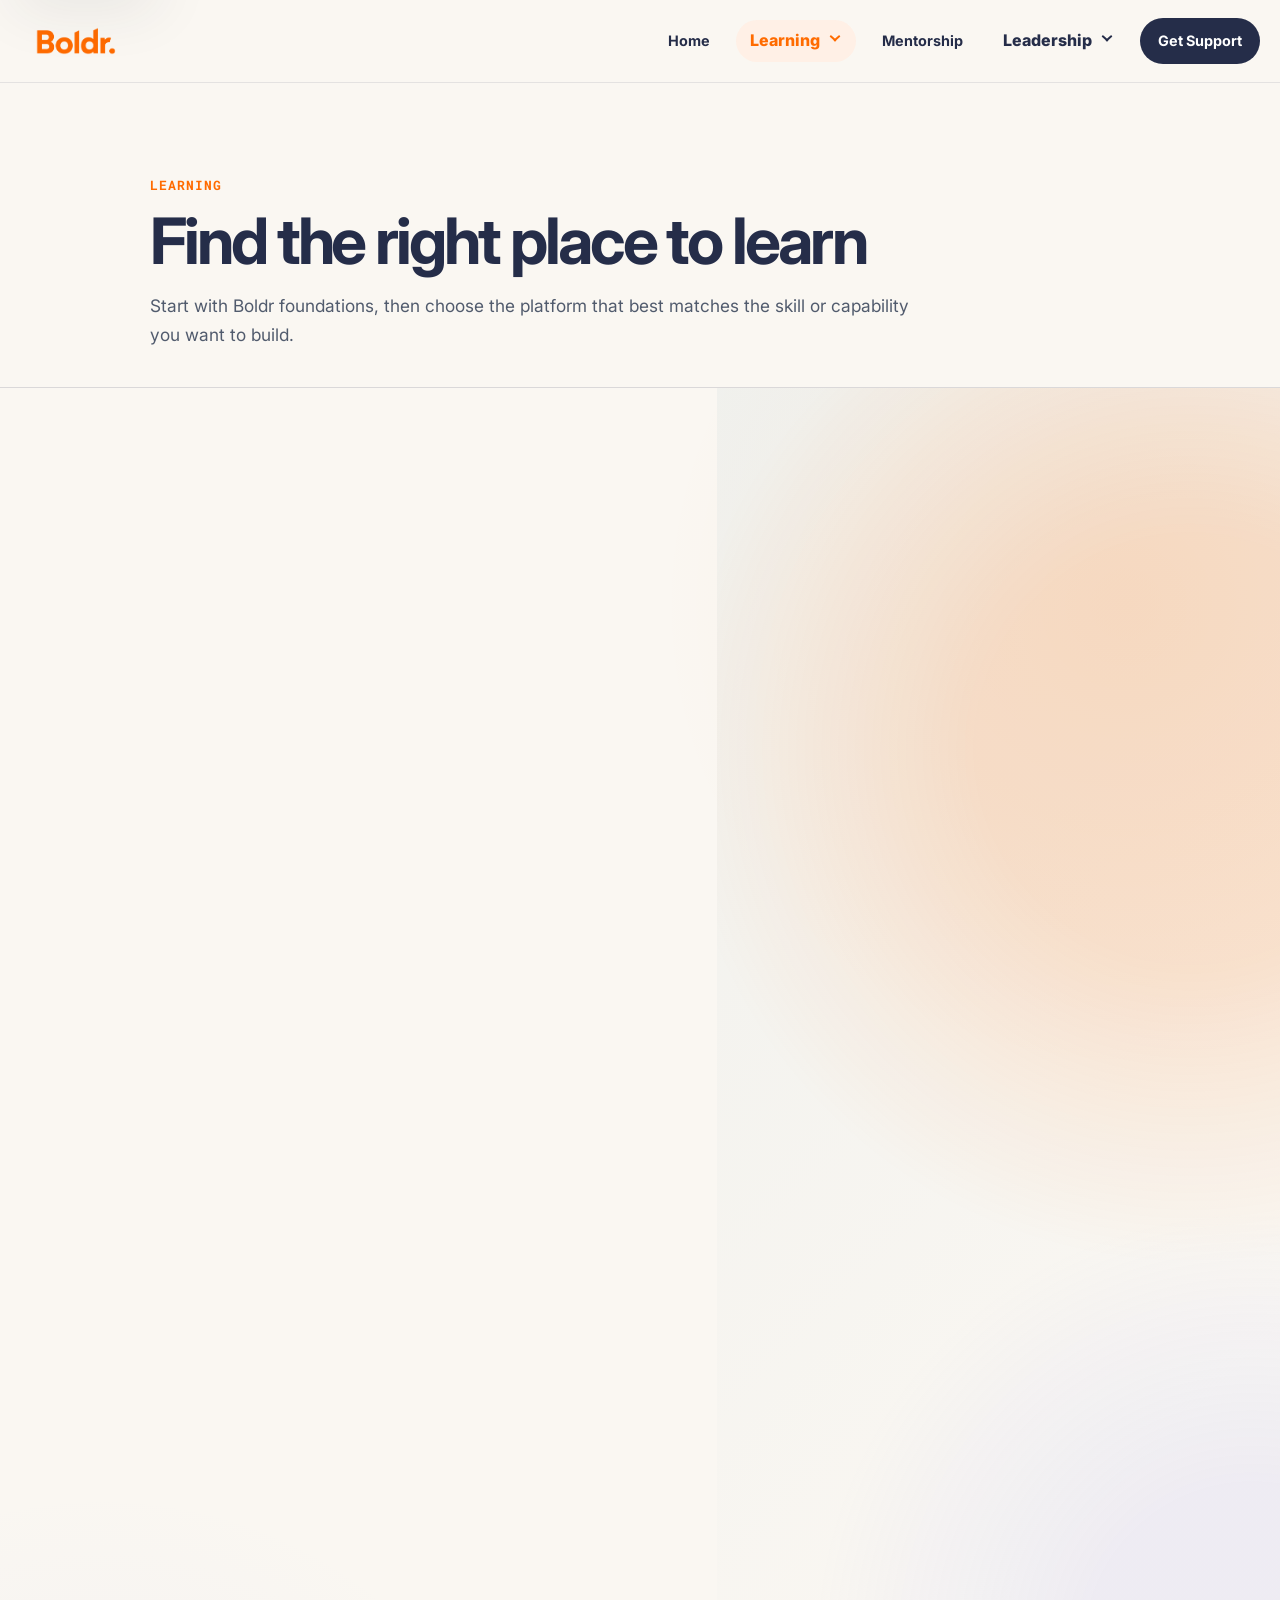
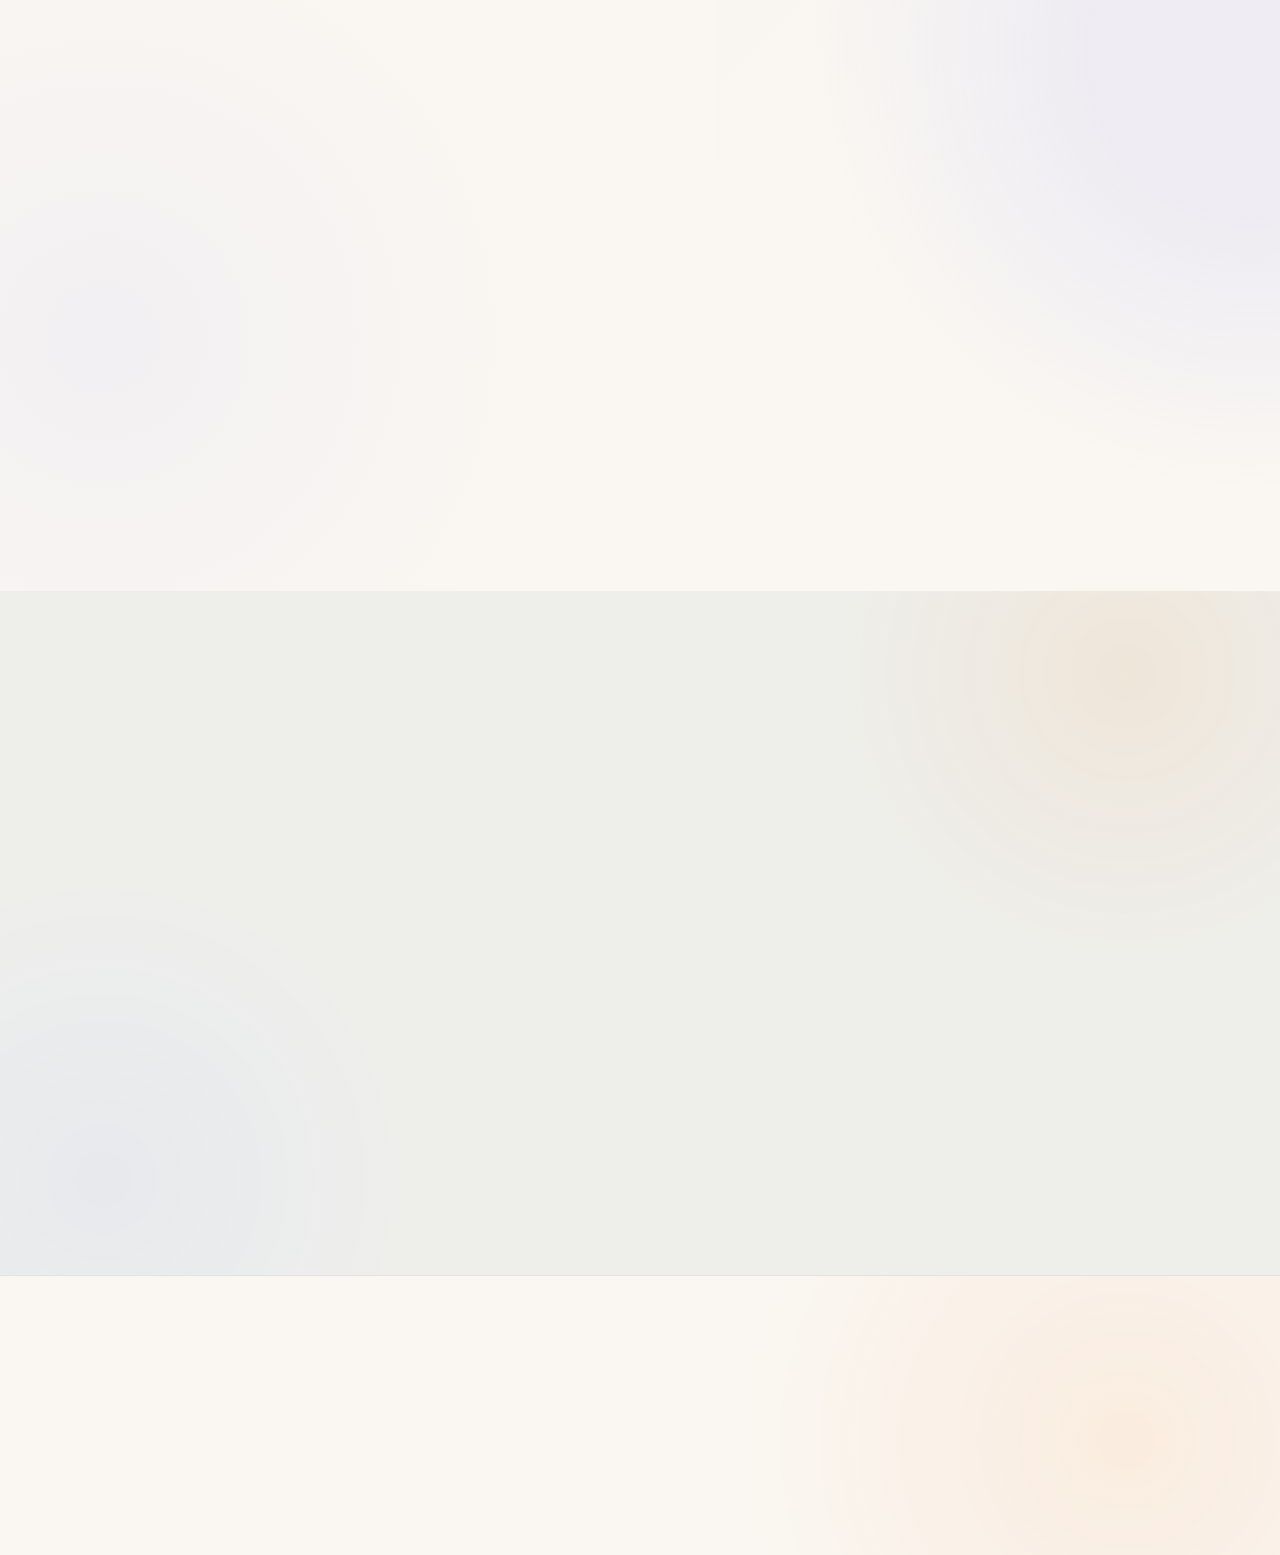
==== career-growth.html @ e2f434f3 "Add files via upload" ====
<!doctype html>
<html lang="en">
<head>
  <meta charset="utf-8">
  <meta name="viewport" content="width=device-width, initial-scale=1">
  <meta http-equiv="refresh" content="0; url=learning.html#juno-career-growth">
  <link rel="canonical" href="learning.html#juno-career-growth">
  <title>Career Growth moved | Boldr People Success</title>
</head>
<body>
  <p>Career Growth now lives within Learning. <a href="learning.html#juno-career-growth">Continue to Juno Career Growth</a>.</p>
</body>
</html>
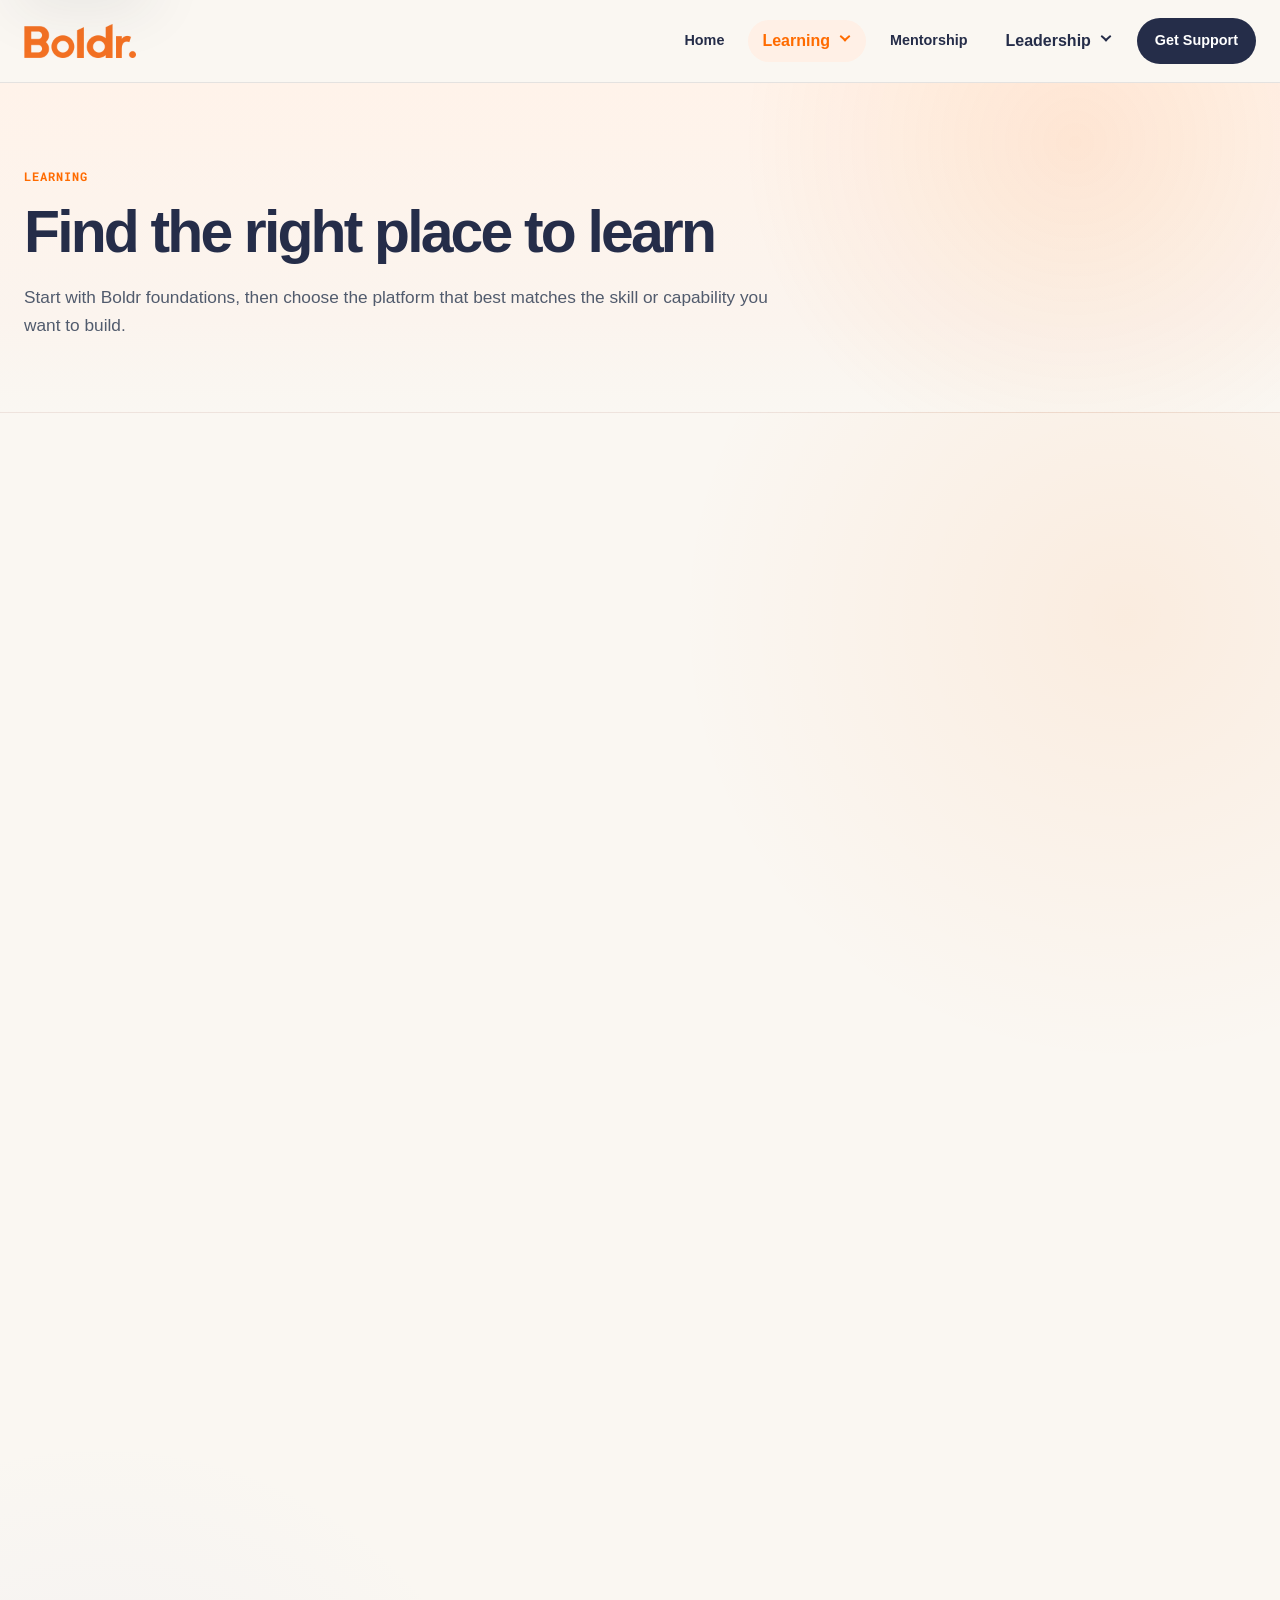
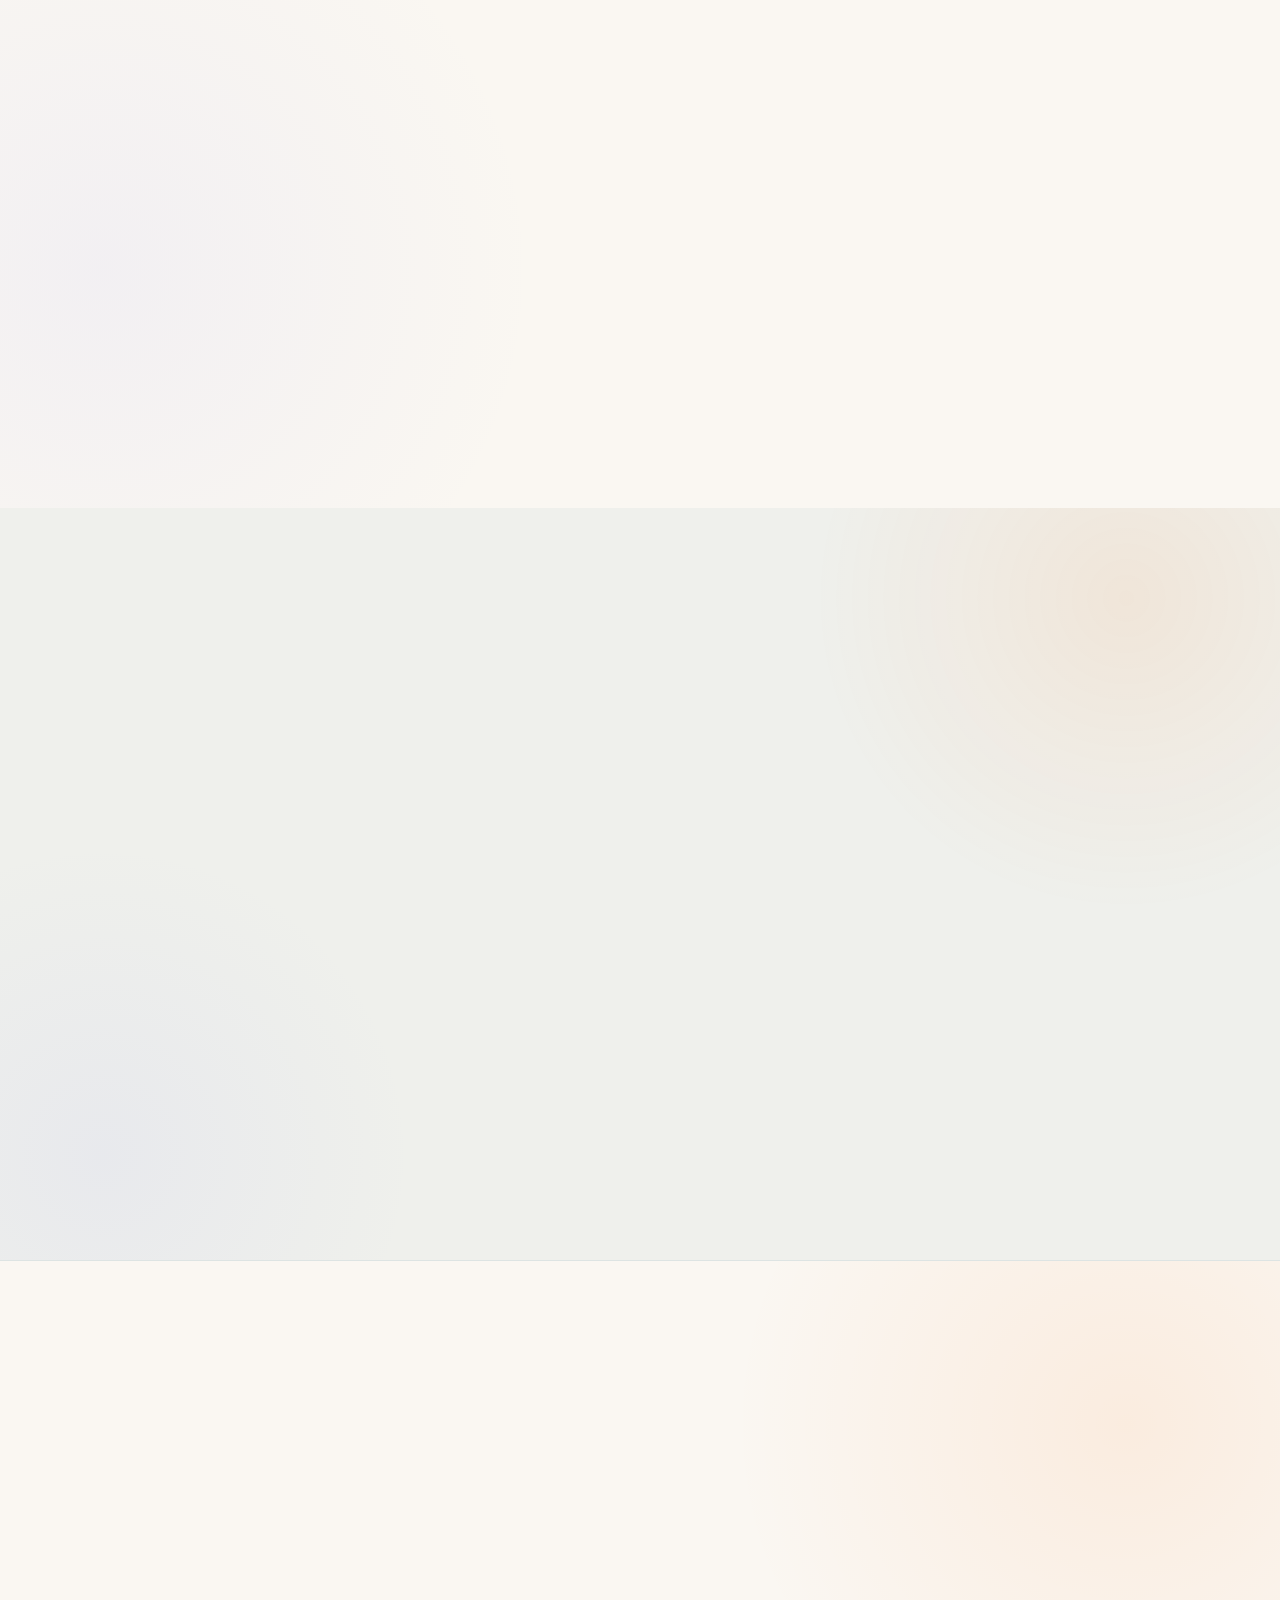
==== commit 9913d521: "Add files via upload" ====
--- a/career-growth.html
+++ b/career-growth.html
@@ -7,7 +7,5 @@
   <link rel="canonical" href="learning.html#juno-career-growth">
   <title>Career Growth moved | Boldr People Success</title>
 </head>
-<body>
-  <p>Career Growth now lives within Learning. <a href="learning.html#juno-career-growth">Continue to Juno Career Growth</a>.</p>
-</body>
-</html>+<body><p>Career Growth now lives within Learning. <a href="learning.html#juno-career-growth">Continue to Juno Career Growth</a>.</p></body>
+</html>
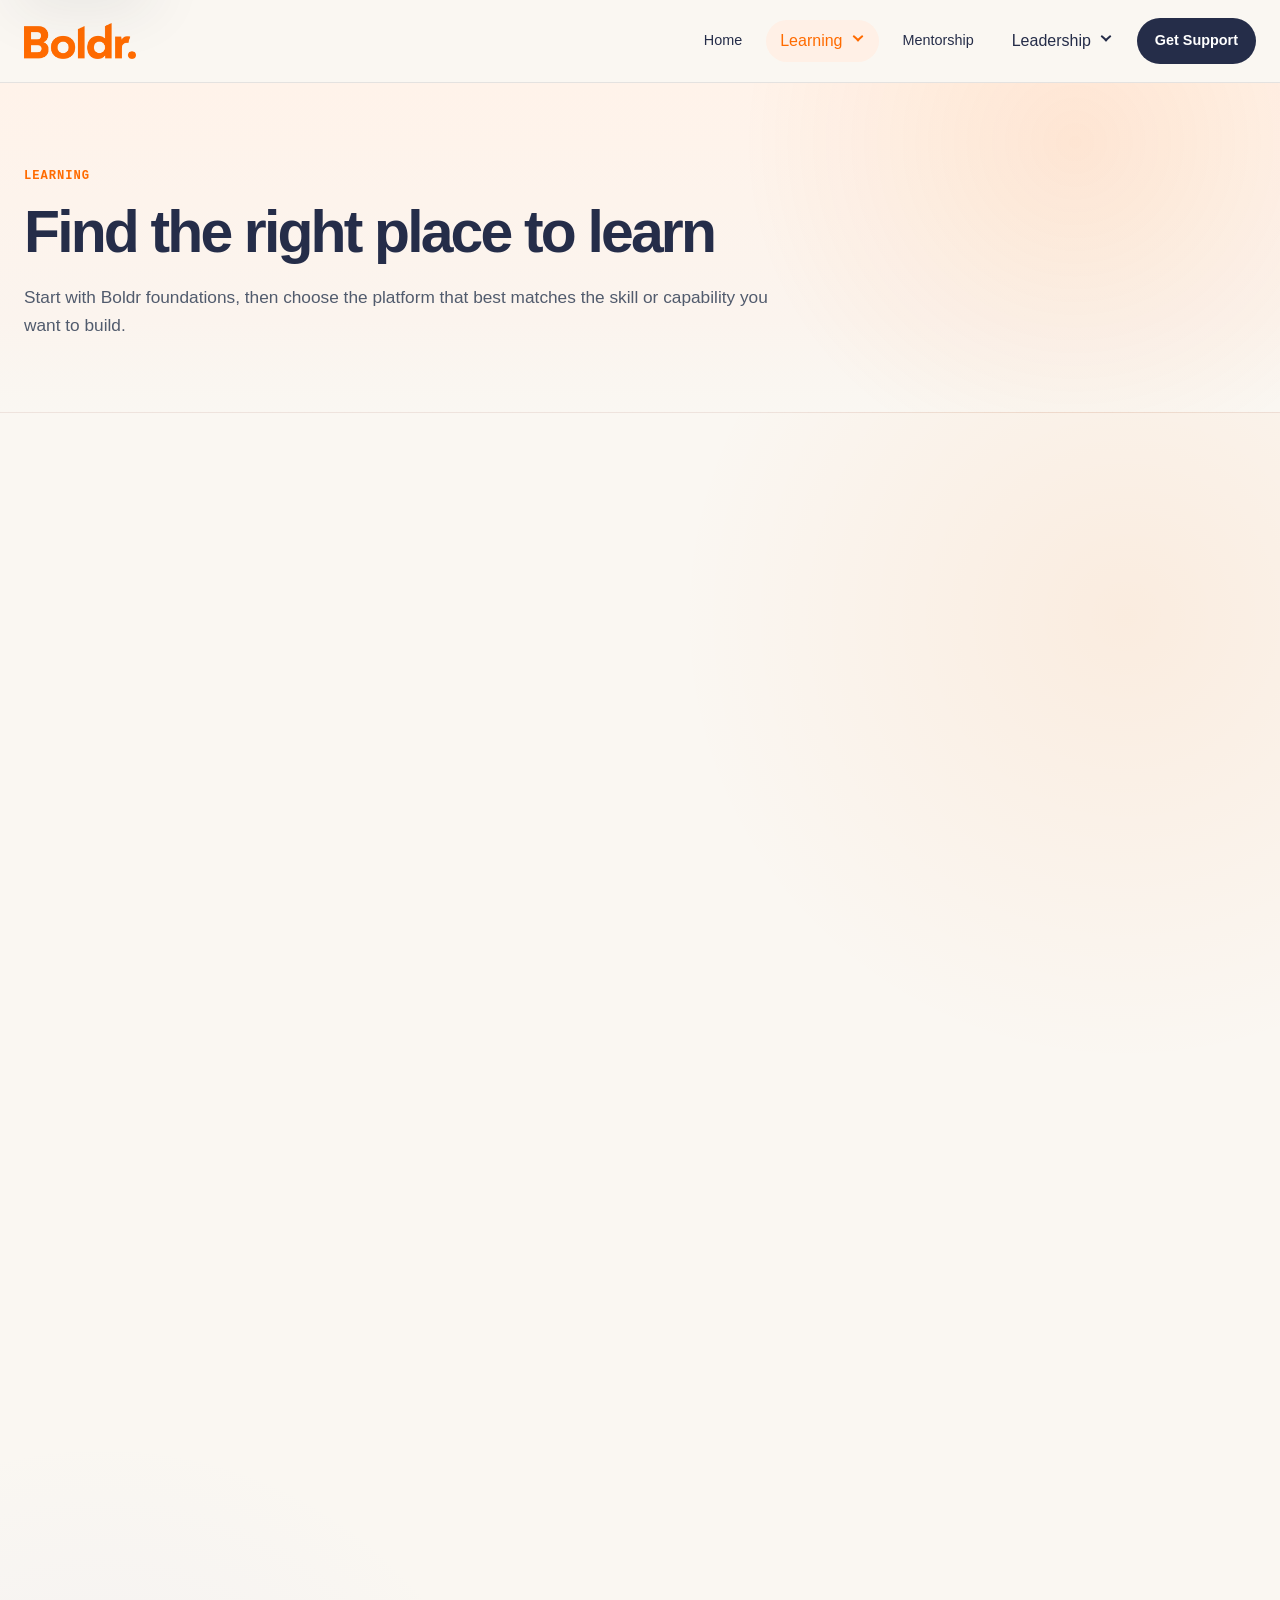
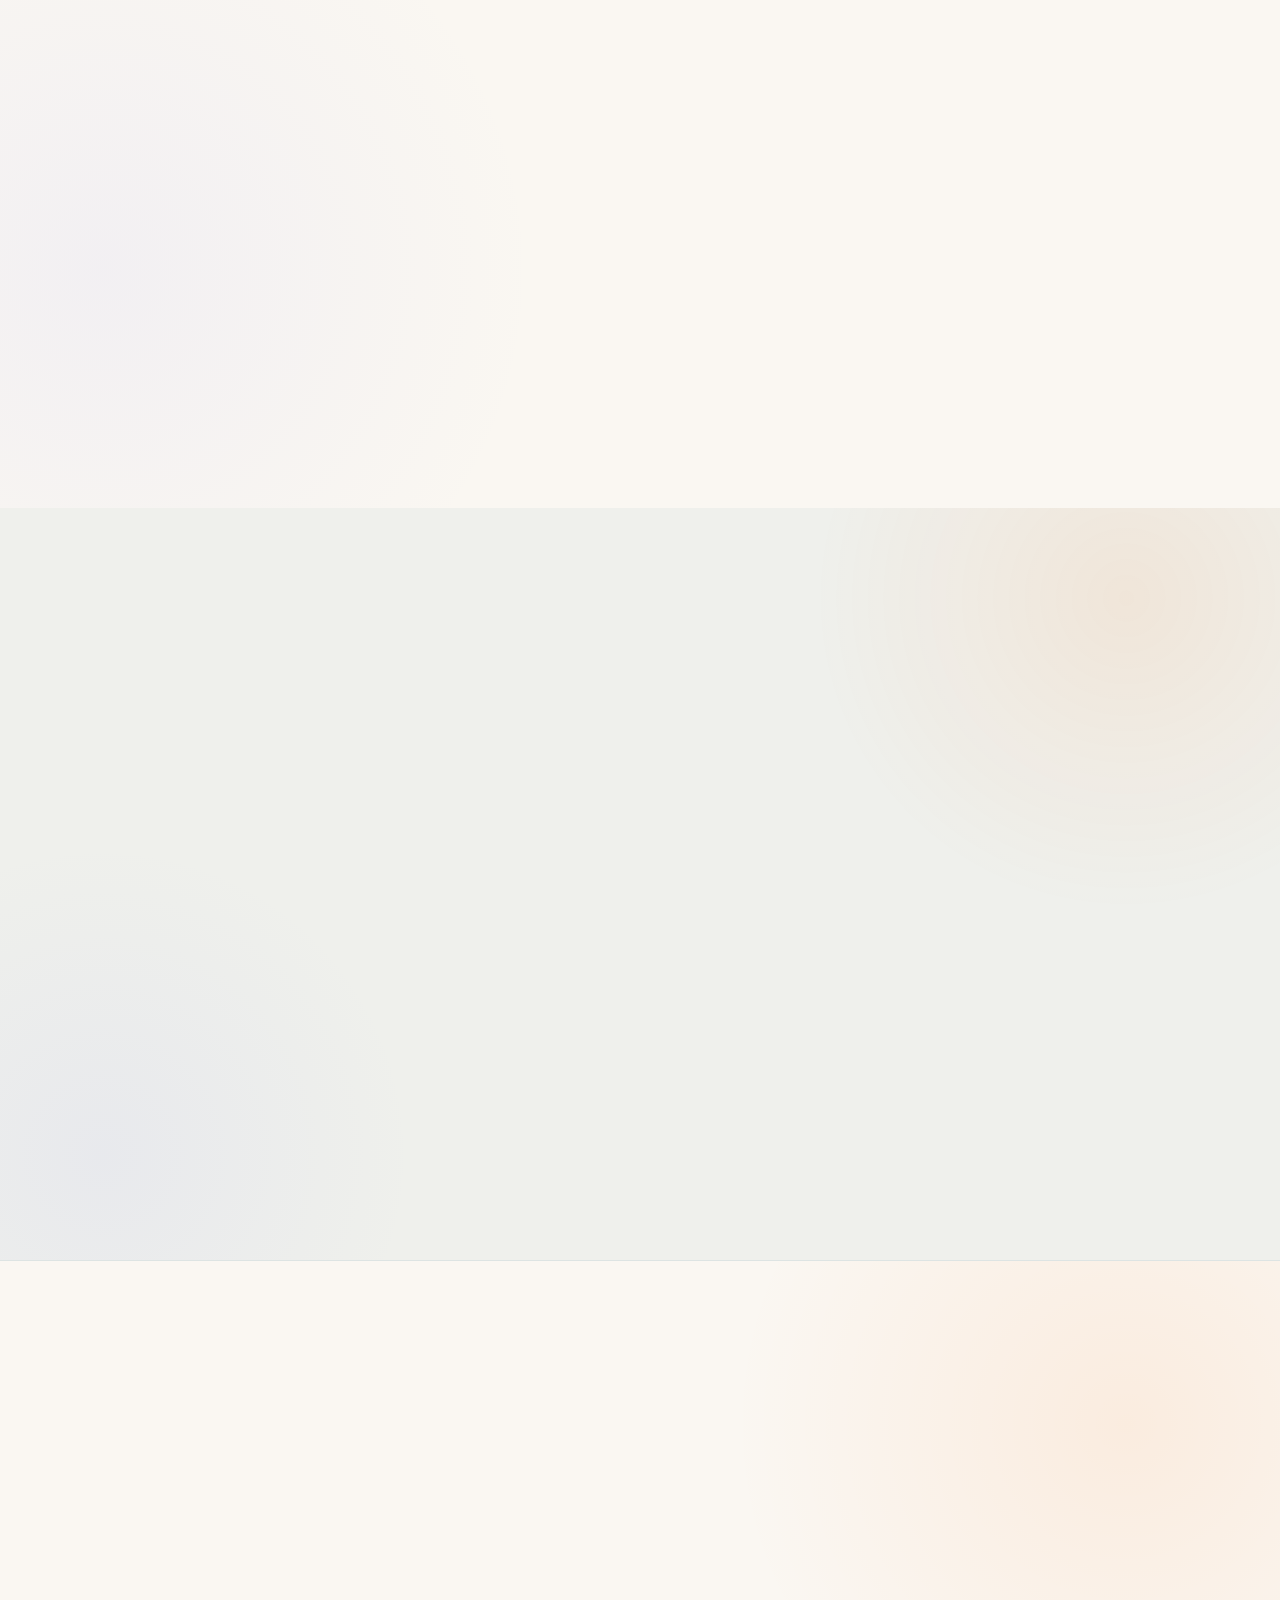
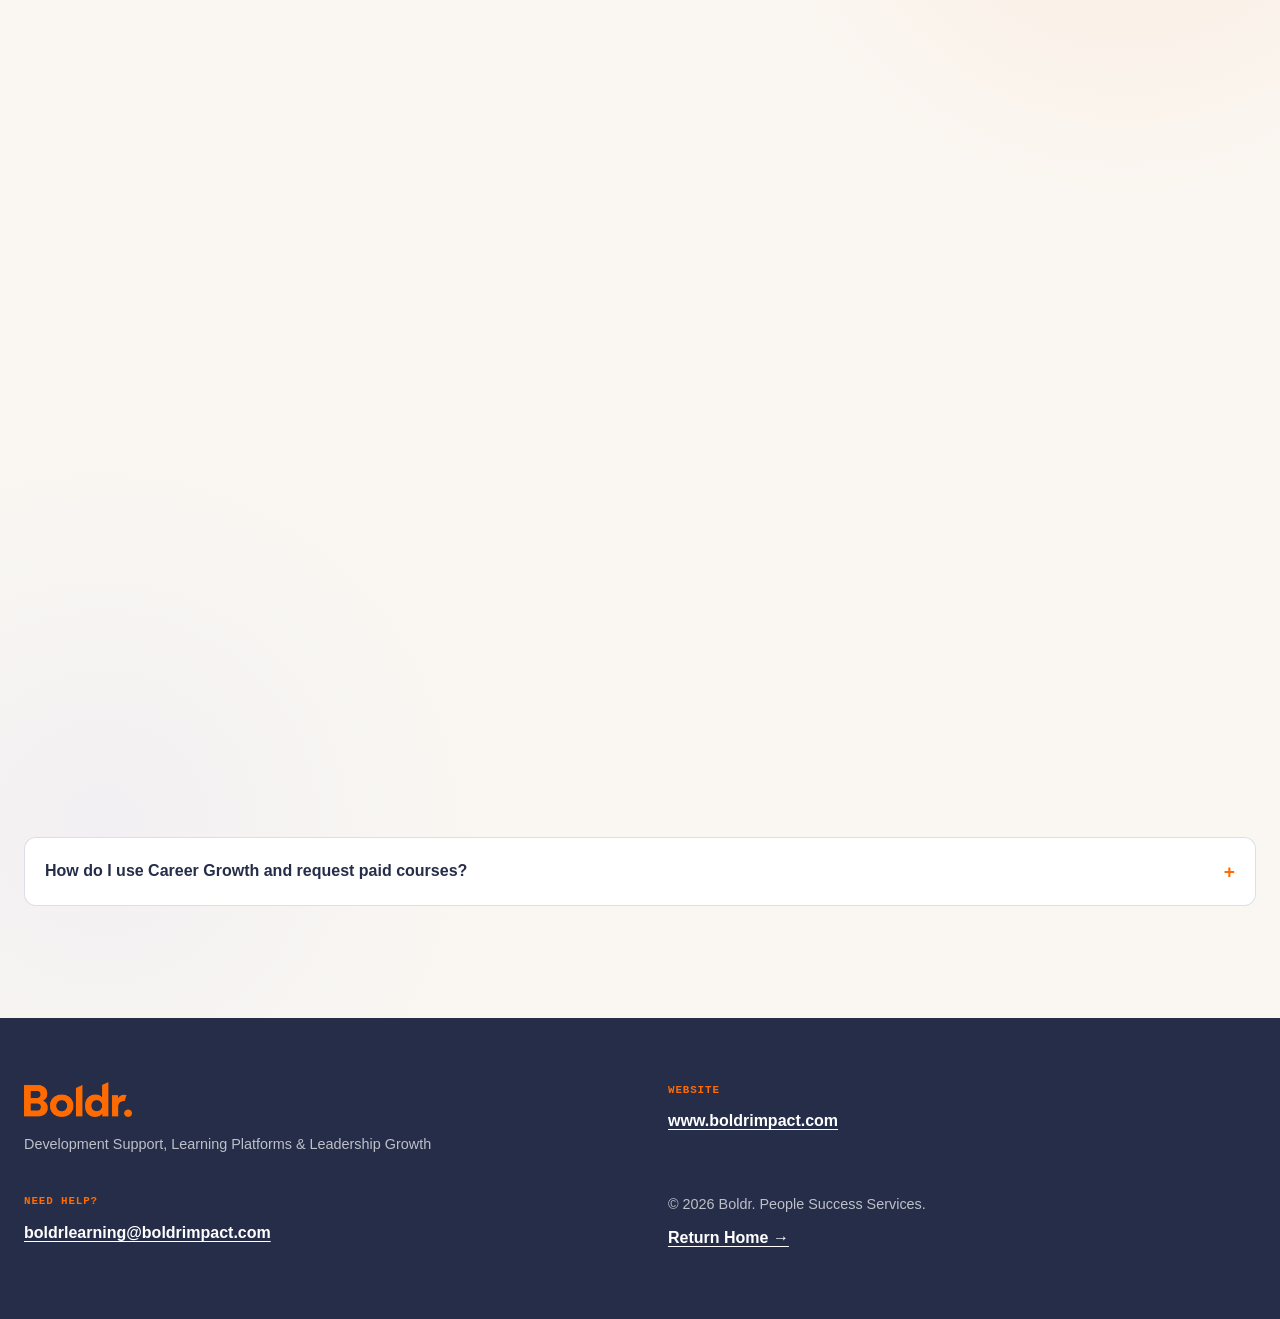
==== commit 9a936efe: "Add files via upload" ====
--- a/career-growth.html
+++ b/career-growth.html
@@ -5,6 +5,7 @@
   <meta name="viewport" content="width=device-width, initial-scale=1">
   <meta http-equiv="refresh" content="0; url=learning.html#juno-career-growth">
   <link rel="canonical" href="learning.html#juno-career-growth">
+  <link rel="icon" type="image/png" sizes="32x32" href="assets/images/favicon-32.png"><link rel="icon" type="image/png" sizes="16x16" href="assets/images/favicon-16.png"><link rel="apple-touch-icon" href="assets/images/apple-touch-icon.png">
   <title>Career Growth moved | Boldr People Success</title>
 </head>
 <body><p>Career Growth now lives within Learning. <a href="learning.html#juno-career-growth">Continue to Juno Career Growth</a>.</p></body>
